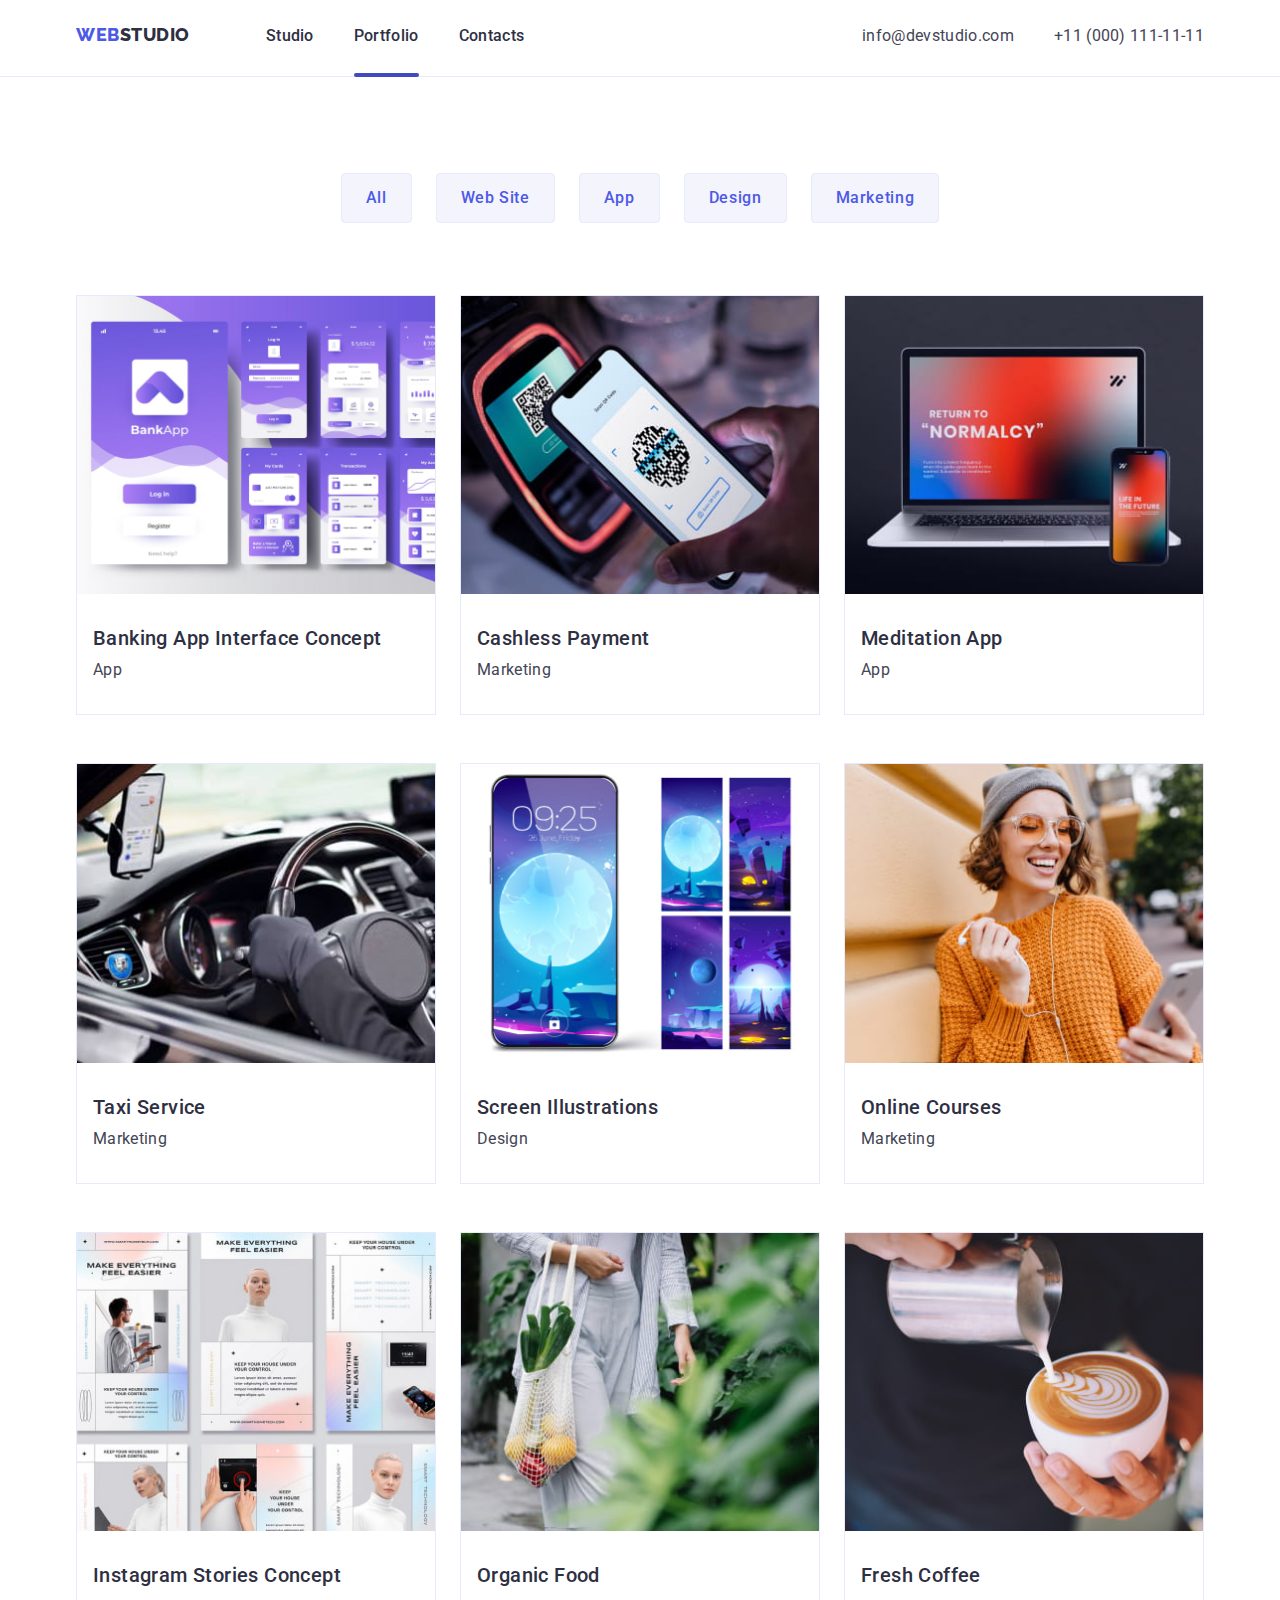
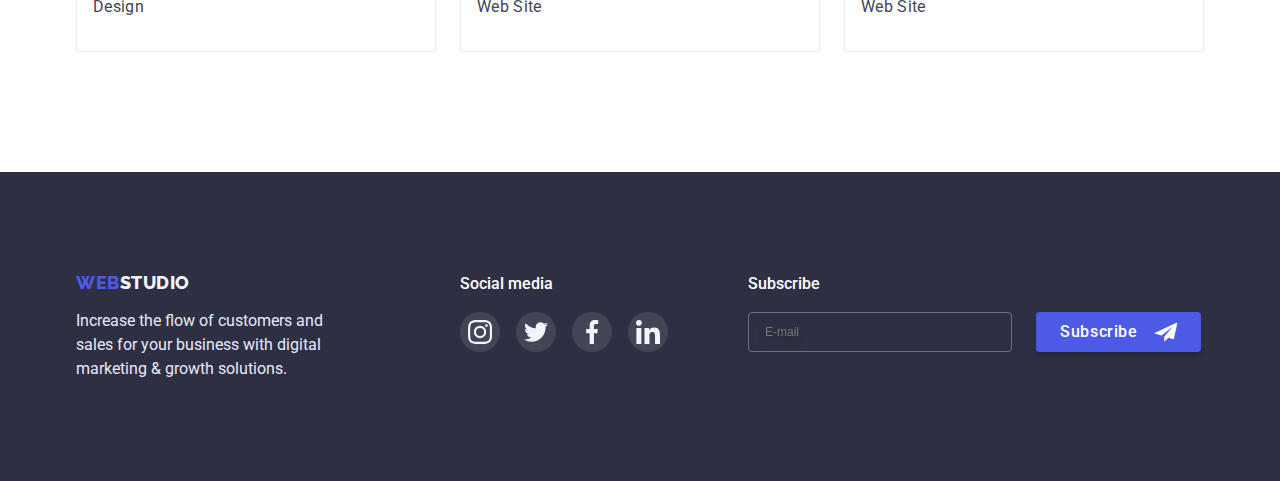
==== portfolio.html @ 99fbc748 "Initial commit" ====
<!DOCTYPE html>
<html lang="en">

<head>
    <meta charset="UTF-8">
    <meta http-equiv="X-UA-Compatible" content="IE=edge">
    <meta name="viewport" content="width=device-width, initial-scale=1.0">

    <link rel="preconnect" href="https://fonts.googleapis.com">
    <link rel="preconnect" href="https://fonts.gstatic.com" crossorigin>
    <link
        href="https://fonts.googleapis.com/css2?family=Raleway:wght@800&family=Roboto:wght@400;500;700;900&display=swap"
        rel="stylesheet">

    <link rel="stylesheet" href="https://cdnjs.cloudflare.com/ajax/libs/modern-normalize/1.1.0/modern-normalize.min.css"
        integrity="sha512-wpPYUAdjBVSE4KJnH1VR1HeZfpl1ub8YT/NKx4PuQ5NmX2tKuGu6U/JRp5y+Y8XG2tV+wKQpNHVUX03MfMFn9Q=="
        crossorigin="anonymous" referrerpolicy="no-referrer" />

    <title>Portfolio</title>

    <link rel="stylesheet" href="css/styles.css">
</head>

<body>

    <header class="header">
        <div class="container header-container">
            <a href="./index.html" class="logo link">Web<span class="studio">Studio</span></a>
            <nav class="header-nav">
                <ul class="header-menu list">
                    <li class="header-item">
                        <a href="./index.html" rel="noopener noreferrer nofollow" class="link">Studio</a>
                    </li>
                    <li class="header-item">
                        <a href="./portfolio.html" rel="noopener noreferrer nofollow" class="link active">Portfolio</a>
                    </li>
                    <li class="header-item">
                        <a href="" class="link">Contacts</a>
                    </li>
                </ul>
            </nav>
            <address class="contacts">
                <ul class="contacts-list list">
                    <li class="header-item"><a class="contacts-link link"
                            href="mailto:info@devstudio.com">info@devstudio.com</a></li>
                    <li class="header-item"><a class="contacts-link link" href="tel:+110001111111">+11 (000)
                            111-11-11</a></li>
                </ul>
            </address>
        </div>
    </header>

    <main>
        <section class="filter">
            <div class="container">
                <h1 hidden>Title</h1>
                <ul class="filter-list list">
                    <li class="item"><button class="filter-button" type="button">All</button></li>
                    <li class="item"><button class="filter-button" type="button">Web Site</button></li>
                    <li class="item"><button class="filter-button" type="button">App</button></li>
                    <li class="item"><button class="filter-button" type="button">Design</button></li>
                    <li class="item"><button class="filter-button" type="button">Marketing</button></li>
                </ul>

                <ul class="job-list list">
                    <li class="job-card">
                        <a class="job-card-link link" href="">
                            <div class="job-cover-wrap">
                                <img src="./images/banking-app.jpg" class="job-photo"
                                    alt="Banking App Interface Concept" width="360" height="300">
                                <p class="job-photo-text text">Lorem ipsum dolor sit amet consectetur, adipisicing elit.
                                    Doloremque, a. Dolorem dolore ipsam quas modi tempora nemo accusantium, molestiae
                                    sint minima vitae nisi enim eligendi, explicabo laudantium, distinctio doloremque
                                    ducimus?</p>
                            </div>
                            <div class="panel">
                                <h2 class="job-title subtitle">Banking App Interface Concept</h2>
                                <p class="job-text text">App</p>
                            </div>
                        </a>
                    </li>
                    <li class="job-card">
                        <a class="job-card-link link" href="">
                            <div class="job-cover-wrap">
                                <img src="./images/cashless-payment.jpg" class="job-photo" alt="Cashless Payment"
                                    width="360" height="300">
                                <p class="job-photo-text text">Lorem ipsum dolor sit amet consectetur, adipisicing elit.
                                    Doloremque, a. Dolorem dolore ipsam quas modi tempora nemo accusantium, molestiae
                                    sint minima vitae nisi enim eligendi, explicabo laudantium, distinctio doloremque
                                    ducimus?</p>
                            </div>
                            <div class="panel">
                                <h2 class="job-title subtitle">Cashless Payment</h2>
                                <p class="job-text text">Marketing</p>
                            </div>
                        </a>
                    </li>
                    <li class="job-card">
                        <a class="job-card-link link" href="">
                            <div class="job-cover-wrap">
                                <img src="./images/meditation-app.jpg" class="job-photo" alt="Meditaion App" width="360"
                                    height="300">
                                <p class="job-photo-text text">Lorem ipsum dolor sit amet consectetur, adipisicing elit.
                                    Doloremque, a. Dolorem dolore ipsam quas modi tempora nemo accusantium, molestiae
                                    sint minima vitae nisi enim eligendi, explicabo laudantium, distinctio doloremque
                                    ducimus?Lorem ipsum dolor sit amet consectetur, adipisicing elit.
                                    Doloremque, a. Dolorem dolore ipsam quas modi tempora nemo accusantium, molestiae
                                    sint minima vitae nisi enim eligendi, explicabo laudantium, distinctio doloremque
                                    ducimus?</p>
                            </div>
                            <div class="panel">
                                <h2 class="job-title subtitle">Meditation App</h2>
                                <p class="job-text text">App</p>
                            </div>
                        </a>
                    </li>
                    <li class="job-card">
                        <a class="job-card-link link" href="">
                            <div class="job-cover-wrap">
                                <img src="./images/taxi-service.jpg" class="job-photo" alt="Taxi Service" width="360"
                                    height="300">
                                <p class="job-photo-text text">Lorem ipsum dolor sit amet consectetur, adipisicing elit.
                                    Doloremque, a. Dolorem dolore ipsam quas modi tempora nemo accusantium, molestiae
                                    sint minima vitae nisi enim eligendi, explicabo laudantium, distinctio doloremque
                                    ducimus?</p>
                            </div>
                            <div class="panel">
                                <h2 class="job-title subtitle">Taxi Service</h2>
                                <p class="job-text text">Marketing</p>
                            </div>
                        </a>
                    </li>
                    <li class="job-card">
                        <a class="job-card-link link" href="">
                            <div class="job-cover-wrap">
                                <img src="./images/screen-illustrations.jpg" class="job-photo"
                                    alt="Screen Illustrations" width="360" height="300">
                                <p class="job-photo-text text">Lorem ipsum dolor sit amet consectetur, adipisicing elit.
                                    Doloremque, a. Dolorem dolore ipsam quas modi tempora nemo accusantium, molestiae
                                    sint minima vitae nisi enim eligendi, explicabo laudantium, distinctio doloremque
                                    ducimus?</p>
                            </div>
                            <div class="panel">
                                <h2 class="job-title subtitle">Screen Illustrations</h2>
                                <p class="job-text text">Design</p>
                            </div>
                        </a>
                    </li>
                    <li class="job-card">
                        <a class="job-card-link link" href="">
                            <div class="job-cover-wrap">
                                <img src="./images/online-courses.jpg" class="job-photo" alt="Online Courses"
                                    width="360" height="300">
                                <p class="job-photo-text text">Lorem ipsum dolor sit amet consectetur, adipisicing elit.
                                    Doloremque, a. Dolorem dolore ipsam quas modi tempora nemo accusantium, molestiae
                                    sint minima vitae nisi enim eligendi, explicabo laudantium, distinctio doloremque
                                    ducimus?</p>
                            </div>
                            <div class="panel">
                                <h2 class="job-title subtitle">Online Courses</h2>
                                <p class="job-text text">Marketing</p>
                            </div>
                        </a>
                    </li>
                    <li class="job-card">
                        <a class="job-card-link link" href="">
                            <div class="job-cover-wrap">
                                <img src="./images/instagram-stories-concept.jpg" class="job-photo"
                                    alt="Instagram Stories Concept" width="360" height="300">
                                <p class="job-photo-text text">Lorem ipsum dolor sit amet consectetur, adipisicing elit.
                                    Doloremque, a. Dolorem dolore ipsam quas modi tempora nemo accusantium, molestiae
                                    sint minima vitae nisi enim eligendi, explicabo laudantium, distinctio doloremque
                                    ducimus?Lorem ipsum dolor sit amet consectetur, adipisicing elit.
                                    Doloremque, a. Dolorem dolore ipsam quas modi tempora nemo accusantium, molestiae
                                    sint minima vitae nisi enim eligendi, explicabo laudantium, distinctio doloremque
                                    ducimus?</p>
                            </div>
                            <div class="panel">
                                <h2 class="job-title subtitle">Instagram Stories Concept</h2>
                                <p class="job-text text">Design</p>
                            </div>
                        </a>
                    </li>
                    <li class="job-card">
                        <a class="job-card-link link" href="">
                            <div class="job-cover-wrap">
                                <img src="./images/organic-food.jpg" class="job-photo" alt="Organic Food" width="360"
                                    height="300">
                                <p class="job-photo-text text">Lorem ipsum dolor sit amet consectetur, adipisicing elit.
                                    Doloremque, a. Dolorem dolore ipsam quas modi tempora nemo accusantium, molestiae
                                    sint minima vitae nisi enim eligendi, explicabo laudantium, distinctio doloremque
                                    ducimus?</p>
                            </div>
                            <div class="panel">
                                <h2 class="job-title subtitle">Organic Food</h2>
                                <p class="job-text text">Web Site</p>
                            </div>
                        </a>
                    </li>
                    <li class="job-card">
                        <a class="job-card-link link" href="">
                            <div class="job-cover-wrap">
                                <img src="./images/fresh-coffee.jpg" class="job-photo" alt="Fresh Coffee" width="360"
                                    height="300">
                                <p class="job-photo-text text">Lorem ipsum dolor sit amet consectetur, adipisicing elit.
                                    Doloremque, a. Dolorem dolore ipsam quas modi tempora nemo accusantium, molestiae
                                    sint minima vitae nisi enim eligendi, explicabo laudantium, distinctio doloremque
                                    ducimus?</p>
                            </div>
                            <div class="panel">
                                <h2 class="job-title subtitle">Fresh Coffee</h2>
                                <p class="job-text text">Web Site</p>
                            </div>
                        </a>
                    </li>
                </ul>
            </div>
        </section>

    </main>

    <footer class="footer">
        <div class="container footer-container">
            <div class="container container-footer-logo">
                <a href="./index.html" class="logo link">Web<span class="studio-footer">Studio</span></a>
                <p class="footer-text">Increase the flow of customers and sales for your business with digital marketing
                    & growth solutions.</p>
            </div>
            <div class="container footer-soc">
                <p class="footer-text soc-title">Social media</p>
                <ul class="footer-soc-list list">
                    <li class="soc-item footer-soc-item">
                        <a href="" rel="noopener noreferrer nofollow" class="soc-link footer-soc-link">
                            <svg class="soc-icon" width="24" height="24">
                                <use href="./images/icons.svg#icon-instagram"></use>
                            </svg>
                        </a>
                    </li>
                    <li class="soc-item footer-soc-item">
                        <a href="" rel="noopener noreferrer nofollow" class="soc-link footer-soc-link">
                            <svg class="soc-icon" width="24" height="24">
                                <use href="./images/icons.svg#icon-twitter"></use>
                            </svg>
                        </a>
                    </li>
                    <li class="soc-item footer-soc-item">
                        <a href="" rel="noopener noreferrer nofollow" class="soc-link footer-soc-link">
                            <svg class="soc-icon" width="24" height="24">
                                <use href="./images/icons.svg#icon-facebook"></use>
                            </svg>
                        </a>
                    </li>
                    <li class="soc-item footer-soc-item">
                        <a href="" rel="noopener noreferrer nofollow" class="soc-link footer-soc-link">
                            <svg class="soc-icon" width="24" height="24">
                                <use href="./images/icons.svg#icon-linkedin"></use>
                            </svg>
                        </a>
                    </li>
                </ul>
            </div>
            <div class="container footer-email">
                <p class="footer-text soc-title">Subscribe</p>
                <form class="footer-form">
                    <div class="footer-list">
                        <input type="email" name="user-email" class="footer-input" placeholder="E-mail">
                        <button type="submit" class="hero-button footer-btn">Subscribe <svg class="subscr-icon"
                                width="24" height="24">
                                <use href="./images/icons.svg#icon-subscribe"></use>
                            </svg>
                        </button>
                    </div>
                </form>
            </div>
        </div>
    </footer>

</body>

</html>
---- css/styles.css ----
:root {
  --main-text-color:#434455;
  --web-text-color: #4D5AE5;
  --studio-text-color:#2E2F42;
  --studio-footer-text-color:#E7E9FC;
  --title-h2-text-color:#2E2F42;
  --subtitle-text-color:#2E2F42;
  --transit-elem: 250ms cubic-bezier(0.4, 0, 0.2, 1);
}

* {
    box-sizing: border-box;
}

body, h1, h2, h3, h4, h5, h6, p, ul {
    margin: 0;
    padding: 0;
}

body {
    font-family: 'Roboto', sans-serif;
    font-style: normal;
    color: var(--main-text-color);
    background: #FFF;
}

.container {
    max-width: 1158px;
    padding: 0 15px;
    margin: 0 auto;
}

section {
    display: block;
}

img {
    display: block;
    max-width: 100%;
    height: auto;
}

.list {
    list-style: none;
    display: flex;
    justify-content: center;
}

.link {
    text-decoration: none;
    color: #2E2F42;
    transition: color var(--transit-elem);
  }

.link:is(:active, :hover, :focus) {
    color:#404BBF;
  }

.header {
    border-bottom: 1px solid #E7E9FC;
    padding-top: 24px;
    padding-bottom: 28px;
  }

.header-container {
    display: flex;
  }

.header-nav {
   margin-left: 76px; 
}

.active {
    position: relative; 
}

.active::after {
    content: "";
    position: absolute;
    left: 0;
    bottom: -32px;
    width: 100%;
    height: 4px;
    border-radius: 2px;
    background-color: #404BBF;
}

.header-menu {
    font-weight: 500;
    font-size: 16px;
    line-height: 1.5;
    letter-spacing: 0.02em;
  }

.header-item {
    margin-right: 40px;
  }

.header-item:last-of-type {
    margin-right: 0;
  }

.logo {
   font-family: 'Raleway', sans-serif;
   font-weight: 800;
   font-size: 18px;
   line-height: 1.17;
   letter-spacing: 0.03em;
   text-transform: uppercase; 
   color: var(--web-text-color);
}

.studio {
    color: var(--studio-text-color);
}

.contacts {
   font-style: normal;
   font-weight: 400;
   font-size: 16px;
   line-height: 1.5;
   letter-spacing: 0.02em;
   margin-left: auto;
}

.contacts-link {
    color: var(--main-text-color);
}

.hero {
    background-color: #2E2F42;
    background-image: linear-gradient(rgba(46, 47, 66, 0.7), rgba(46, 47, 66, 0.7)), url('../images/hero.jpg');
    background-repeat: no-repeat;
    background-position: center;
    background-size: cover;
    max-height: 600px;
    margin: 0 auto;
    padding: 188px 0;
}

.hero-title {
    font-size: 56px;
    line-height: 1.07;
    letter-spacing: 0.02em;
    text-align: center;
    color: #FFF; 
    max-width: 496px;
    padding-bottom: 48px;
    margin: 0 auto;
}

button {
    cursor: pointer;
    font-family: inherit;
    font-weight: 500;
    font-size: 16px;
    line-height: 1.5;
    align-items: center;
    text-align: center;
    border-radius: 4px;
    letter-spacing: 0.04em;
}

.hero-button {
    color: #FFF;
    background: #4D5AE5;
    box-shadow: 0px 4px 4px rgba(0, 0, 0, 0.15);
    border: none;
    padding: 16px 32px;
    display: flex;
    margin: 0 auto;
    transition: background var(--transit-elem);
}

.hero-button:is(:hover, :focus) {
    background: #404BBF;
}

.filter-button {
    background: #F4F4FD;
    border: 1px solid #E7E9FC;
    color: #4D5AE5;
    padding: 12px 24px;
    transition: background var(--transit-elem), color var(--transit-elem), box-shadow var(--transit-elem), border-radius var(--transit-elem);
}

.filter-button:is(:active, :hover, :focus) {
    background: #404BBF;
    color: #FFF;
    box-shadow: 0px 3px 1px rgba(0, 0, 0, 0.1), 0px 2px 1px rgba(0, 0, 0, 0.08), 0px 2px 2px rgba(0, 0, 0, 0.12);
    border-radius: 4px;
}

.title /*h2*/{
    font-size: 36px;
    line-height: 1.11;
    letter-spacing: 0.02em;
    text-align: center;
    text-transform: capitalize;
    color: var(--title-h2-text-color);
    margin-bottom: 72px;
}

.subtitle /*h3*/{ 
    font-weight: 500;
    font-size: 20px;
    line-height: 1.2;
    letter-spacing: 0.02em;
    color: var(--subtitle-text-color);
    padding-bottom: 8px;
}

.text {
    font-size: 16px;
    line-height: 1.5;
    letter-spacing: 0.02em;
    color: var(--main-text-color);
}

.qualities {
    padding: 120px 0;
}

.qualities-item {
    flex-basis: calc((100% - 3 * 24px) / 4);
}

.qualities-box-icon {
    width: 264px;
    height: 112px;
    border-radius: 4px;
    margin-bottom: 8px;
    background-color: #F4F4FD;
    display: flex;
    justify-content: center;
    align-items: center;
}

.item {
    margin-right: 24px; 
}

.item:last-of-type {
    margin-right: 0;
}

.qualities-text {
    max-width: 264px;
}

.services {
    padding-bottom: 120px;
}

.team {
    background: #F4F4FD;
    padding: 120px 0;
}

.team-card {
    box-shadow: 0px 1px 6px rgba(46, 47, 66, 0.08), 0px 1px 1px rgba(46, 47, 66, 0.16), 0px 2px 1px rgba(46, 47, 66, 0.08);
    border-radius: 0px 0px 4px 4px;
    background: #FFF;
    text-align: center;
}

.team-text {
    margin-bottom: 8px;
}

.soc-item {
    width: 40px;
    height: 40px;
}

.soc-link {
    display: flex;
    align-items: center;
    justify-content: center;
    width: 100%;
    height: 100%;
    border-radius: 50%;
    background-color:#4D5AE5;
    transition: background var(--transit-elem);
}

.soc-link:is(:active, :hover, :focus) {
    cursor: pointer;
    background: #404BBF;
}

.soc-icon {
    fill: #F4F4FD;
}

.panel {
    padding: 32px 16px;   
}

.customers {
    padding: 130px 0 120px 0;
}

.customers-item {
    width: 168px;
    height: 88px;
    border: 1px solid #8E8F99;
    border-radius: 4px;
}

.customers-link {
    display: flex;
    justify-content: center;
    align-items: center;
    width: 100%;
    height: 100%;
    fill: #8E8F99;
    transition: border var(--transit-elem), fill var(--transit-elem);
}

.customers-link:is(:active, :hover, :focus) {
    cursor: pointer;
    border: 1px solid #404BBF;
    fill: #404BBF;;
}

.filter {
    padding-top: 96px;
    padding-bottom: 120px;
}

.filter-list {
    margin-bottom: 72px;
}

.job-list {
   flex-wrap: wrap;
}

.job-card {
    border: 1px solid #E7E9FC;
    width: 360px;
    margin-right: 24px;
    margin-bottom: 48px;
    transition: box-shadow var(--transit-elem);
}

.job-card:nth-child(3n) {
    margin-right: 0;
}

.job-card:nth-last-child(-n + 3) {
    margin-bottom: 0;
}

.job-card:is(:active, :hover, :focus) {
    box-shadow: 0px 1px 6px rgba(46, 47, 66, 0.08), 0px 1px 1px rgba(46, 47, 66, 0.16), 0px 2px 1px rgba(46, 47, 66, 0.08);
}

.job-card-link {
    display: block;
}

.job-card-link:is(:active, :hover, :focus) .job-photo-text {
    transform: translate(0);
}

.job-cover-wrap {
    position: relative;
    overflow: hidden;
}

.job-photo-text {
    position: absolute;
    overflow: auto;
    color: #F4F4FD;
    background-color: #4D5AE5;
    padding: 40px 32px;
    top: 0;
    height: 101%;
    transform: translateY(100%);
    transition: transform var(--transit-elem);
}

.footer {
    background: #2E2F42;
    padding: 100px 0;
}

.studio-footer {
    color: #F4F4FD;
}

.footer-container {
    display: flex;
}

.container-footer-logo {
    margin: 0;
    padding: 0;
}

.footer-text {
    color: var(--studio-footer-text-color);
    line-height: 1.5;
    max-width: 264px;
    margin-top: 16px;
}

.footer-soc {
    max-width: 208px;
    margin: 0 0 0 120px;
    padding: 0;
}

.soc-title {
    font-weight: 500;
    color: #FFF;
    margin-bottom: 16px;
    margin-top: 0;
}

.footer-soc-item {
  margin-right: 16px;  
}

.footer-soc-item:last-of-type {
    margin-right: 0;
}

.footer-soc-link {
    background: rgba(255, 255, 255, 0.1);
    transition: background var(--transit-elem);
}

.footer-soc-link:is(:active, :hover, :focus) {
    cursor: pointer;
    background: #31D0AA;
}

.footer-email {
    margin: 0 0 0 80px;
    padding: 0;
}

.footer-list {
    display: flex;
    flex-wrap: wrap;
    justify-content: center;
    align-items: center;
    width: 453px;

}

.footer-input {
    width: 264px;
    height: 40px;
    padding: 8px 16px;
    border: 1px solid rgba(255, 255, 255, 0.3);
    filter: drop-shadow(0px 4px 4px rgba(0, 0, 0, 0.15));
    border-radius: 4px;
    font-weight: 400;
    font-size: 12px;
    line-height: 2.0;
    color: rgba(255, 255, 255, 0.6);
    background-color: transparent;
}

.footer-btn {
    width: 165px;
    height: 40px;
    padding: 8px 24px;
    margin-left: 24px;
    gap: 16px;
}

.no-scroll {
    overflow: hidden;
}

.backdrop {
    position: fixed;
    top: 0;
    width: 100%;
    height: 100%;
    background-color: rgba(46, 47, 66, 0.4);
    transition: opacity var(--transit-elem), visibility var(--transit-elem);
}

.backdrop.is-hidden .modal{
    transform: translate(-50%, -50%) scaleY(0);
}

.modal {
    position: absolute;
    top: 50%;
    left: 50%;
    transform: translate(-50%, -50%) scale(1);
    transition: transform var(--transit-elem);
    padding: 24px;
    width: 408px;
    min-height: 576px;
    background: #FCFCFC;
    box-shadow: 0px 1px 1px rgba(0, 0, 0, 0.14), 0px 1px 3px rgba(0, 0, 0, 0.12), 0px 2px 1px rgba(0, 0, 0, 0.2);
    border-radius: 4px;
}

.modal-close-btn {
    display: flex;
    justify-content: center;
    align-items: center;
    margin-left: auto;
    width: 24px;
    height: 24px;
    background-color: #E7E9FC;
    border: 1px solid rgba(0, 0, 0, 0.1);
    border-radius: 50%;
    fill: #000;
    transition: background var(--transit-elem), fill var(--transit-elem), filter var(--transit-elem);
}

.modal-close-btn:is(:hover, :focus) {
    background-color: #404BBF;
    fill: #FFF;
    filter: drop-shadow(0px 4px 4px rgba(0, 0, 0, 0.25));
}

.is-hidden {
    opacity: 0;
    visibility: hidden;
    pointer-events: none;
}

.modal-title {
    color: #2E2F42;
    font-weight: 500;
    margin-top: 24px;
    margin-bottom: 16px;
    text-align: center;
}

.modal-input {
    width: 100%;
    height: 40px;
    border: 1px solid #8E8F99;
    border-radius: 4px;
    outline: transparent;
    padding: 11px 38px;
    transition: border var(--transit-elem);
}

.input-wrap {
    position: relative;
    display: block;
    margin-bottom: 8px;
}

.modal-icon {
    position: absolute;
    left: 16px;
    top: 50%;
    transform: translateY(-50%);
    transition: fill var(--transit-elem);
}

.modal-input:is(:focus) {
    border: 1px solid #4D5AE5; 
}

.modal-input:is(:focus) + .modal-icon {
   fill:#4D5AE5; 
}

.modal-comment {
    height: 120px;
    padding: 8px 16px;
    resize: none;
}

.title-input{
    display: block;
    margin-bottom: 4px;
    font-size: 12px;
    line-height: 1.17;
    color: #8E8F99;
}

.modal-comment::placeholder {
    font-size: 12px;
    line-height: 1.17;
    color: rgba(117, 117, 117, 0.5);
}

.modal-checkbox {
    margin-top: 16px;
}

.check-text {
    display: flex;
    align-items: center;
    color: #757575;
    margin-bottom: 0;
}

.visually-hidden {
    position: absolute;
    width: 1px;
    height: 1px;
    margin: -1px;
    border: 0;
    padding: 0;
    white-space: nowrap;
    clip-path: inset(100%);
    clip: rect(0 0 0 0);
    overflow: hidden;
}

.check-text span {
    display: flex;
    align-items: center;
    justify-content: center;
    margin-right: 8px;
    width: 16px;
    height: 16px;
    border: 1.25px solid #2E2F42;
    border-radius: 2px;
    fill: transparent;
    transition: fill var(--transit-elem), border-color var(--transit-elem), background var(--transit-elem);
}

.privacy-input:checked + .check-text span {
    background: #404BBF;
    border-color: #404BBF;
    fill: #F4F4FD;
    
}

.privacy-input:focus + .check-text span {
    border-color:  #404BBF;
}

.modal-btn {
    margin: 24px auto 0 auto;
    width: 169px;
    align-items: center;
    justify-content: center;
}
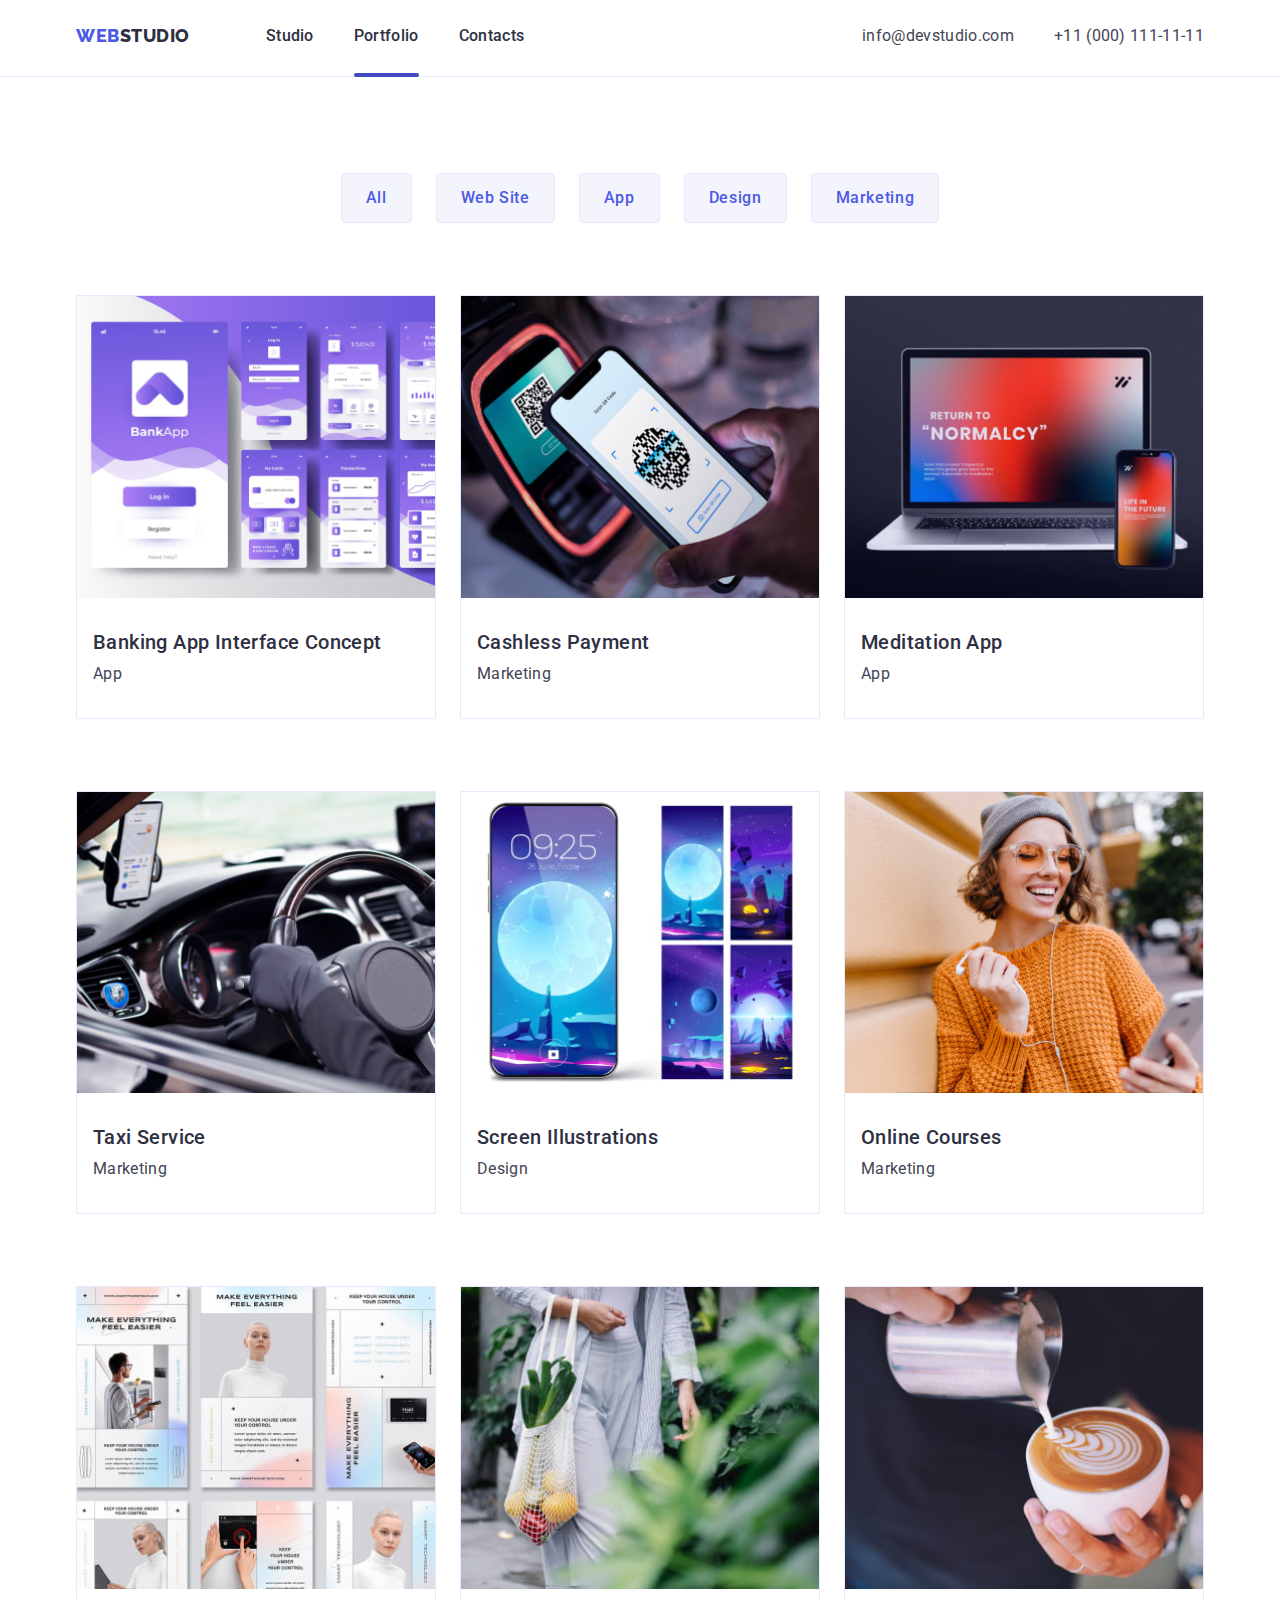
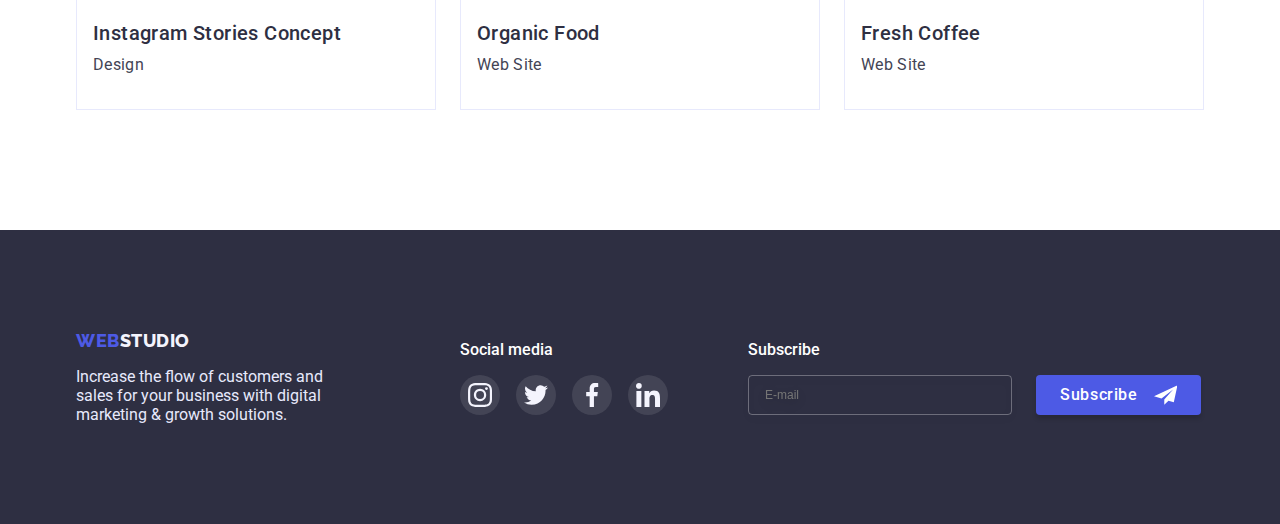
==== commit 245ebc3c: "1" ====
--- a/portfolio.html
+++ b/portfolio.html
@@ -19,6 +19,8 @@
     <title>Portfolio</title>
 
     <link rel="stylesheet" href="css/styles.css">
+    <link rel="stylesheet" href="css/media.css">
+
 </head>
 
 <body>
@@ -41,12 +43,78 @@
             </nav>
             <address class="contacts">
                 <ul class="contacts-list list">
-                    <li class="header-item"><a class="contacts-link link"
+                    <li class="header-contact"><a class="contacts-link link"
                             href="mailto:info@devstudio.com">info@devstudio.com</a></li>
-                    <li class="header-item"><a class="contacts-link link" href="tel:+110001111111">+11 (000)
+                    <li class="header-contact"><a class="contacts-link link" href="tel:+110001111111">+11 (000)
                             111-11-11</a></li>
                 </ul>
             </address>
+            <button type="button" class="header-menu-btn" data-menu-open><svg class="menu-icon" width="32" height="22">
+                    <use href="./images/icons.svg#icon-burger"></use>
+                </svg></button>
+        </div>
+        <div class="mob-menu is-hidden" data-menu>
+            <div>
+                <button type="button" class="modal-close-btn" data-menu-close>
+                    <svg width="8" height="8">
+                        <use href="./images/icons.svg#icon-close-modal"></use>
+                    </svg>
+                </button>
+                <nav class="mob-menu-nav">
+                    <ul class="mob-menu-list list">
+                        <li class="mob-menu-item">
+                            <a href="./index.html" rel="noopener noreferrer nofollow" class="link">Studio</a>
+                        </li>
+                        <li class="mob-menu-item">
+                            <a href="./portfolio.html" rel="noopener noreferrer nofollow" class="link">Portfolio</a>
+                        </li>
+                        <li class="mob-menu-item">
+                            <a href="" class="link">Contacts</a>
+                        </li>
+                    </ul>
+                </nav>
+            </div>
+            <div>
+                <address class="menu-contacts">
+                    <ul class="menu-contacts-list list">
+                        <li class="mob-contact-item"><a class="contacts-link link"
+                                href="mailto:info@devstudio.com">info@devstudio.com</a></li>
+                        <li class="mob-menu-item "><a class="tel link" href="tel:+110001111111">+11
+                                (000)
+                                111-11-11</a></li>
+                    </ul>
+                </address>
+                <ul class="menu-soc-list list">
+                    <li class="soc-item ">
+                        <a class="soc-link" href="">
+                            <svg class="soc-icon" width="24" height="24">
+                                <use href="./images/icons.svg#icon-instagram"></use>
+                            </svg>
+                        </a>
+                    </li>
+                    <li class="soc-item ">
+                        <a class="soc-link" href="">
+                            <svg class="soc-icon" width="24" height="24">
+                                <use href="./images/icons.svg#icon-twitter"></use>
+                            </svg>
+                        </a>
+                    </li>
+                    <li class="soc-item ">
+                        <a class="soc-link" href="">
+                            <svg class="soc-icon" width="24" height="24">
+                                <use href="./images/icons.svg#icon-facebook"></use>
+                            </svg>
+                        </a>
+                    </li>
+                    <li class="soc-item ">
+                        <a class="soc-link" href="">
+                            <svg class="soc-icon" width="24" height="24">
+                                <use href="./images/icons.svg#icon-linkedin"></use>
+                            </svg>
+                        </a>
+                    </li>
+                </ul>
+            </div>
         </div>
     </header>
 
@@ -54,20 +122,29 @@
         <section class="filter">
             <div class="container">
                 <h1 hidden>Title</h1>
-                <ul class="filter-list list">
-                    <li class="item"><button class="filter-button" type="button">All</button></li>
-                    <li class="item"><button class="filter-button" type="button">Web Site</button></li>
-                    <li class="item"><button class="filter-button" type="button">App</button></li>
-                    <li class="item"><button class="filter-button" type="button">Design</button></li>
-                    <li class="item"><button class="filter-button" type="button">Marketing</button></li>
+                <ul class="filter-list">
+                    <li class=""><button class="filter-button" type="button">All</button></li>
+                    <li class=""><button class="filter-button" type="button">Web Site</button></li>
+                    <li class=""><button class="filter-button" type="button">App</button></li>
+                    <li class=""><button class="filter-button" type="button">Design</button></li>
+                    <li class=""><button class="filter-button" type="button">Marketing</button></li>
                 </ul>
 
                 <ul class="job-list list">
                     <li class="job-card">
                         <a class="job-card-link link" href="">
                             <div class="job-cover-wrap">
-                                <img src="./images/banking-app.jpg" class="job-photo"
-                                    alt="Banking App Interface Concept" width="360" height="300">
+                                <picture>
+                                    <source srcset="./images/banking-app-mob.jpg 1x, ./images/banking-app-mob-2x.jpg 2x"
+                                        media="(max-width: 767px)">
+                                    <source
+                                        srcset="./images/banking-app-tablet.jpg 1x, ./images/banking-app-tablet-2x.jpg 2x"
+                                        media="(min-width: 768px)">
+                                    <source srcset="./images/banking-app.jpg 1x, ./images/banking-app-2x.jpg 2x"
+                                        media="(min-width: 1157px)">
+                                    <img src="./images/banking-app.jpg" class="job-photo"
+                                        alt="Banking App Interface Concept" width="360" height="300">
+                                </picture>
                                 <p class="job-photo-text text">Lorem ipsum dolor sit amet consectetur, adipisicing elit.
                                     Doloremque, a. Dolorem dolore ipsam quas modi tempora nemo accusantium, molestiae
                                     sint minima vitae nisi enim eligendi, explicabo laudantium, distinctio doloremque
@@ -82,8 +159,19 @@
                     <li class="job-card">
                         <a class="job-card-link link" href="">
                             <div class="job-cover-wrap">
-                                <img src="./images/cashless-payment.jpg" class="job-photo" alt="Cashless Payment"
-                                    width="360" height="300">
+                                <picture>
+                                    <source
+                                        srcset="./images/cashless-payment-mob.jpg 1x, ./images/cashless-payment-mob-2x.jpg 2x"
+                                        media="(max-width: 767px)">
+                                    <source
+                                        srcset="./images/cashless-payment-tablet.jpg 1x, ./images/cashless-payment-tablet-2x.jpg 2x"
+                                        media="(min-width: 768px)">
+                                    <source
+                                        srcset="./images/cashless-payment.jpg 1x, ./images/cashless-payment-2x.jpg 2x"
+                                        media="(min-width: 1157px)">
+                                    <img src="./images/cashless-payment.jpg" class="job-photo" alt="Cashless Payment"
+                                        width="360" height="300">
+                                </picture>
                                 <p class="job-photo-text text">Lorem ipsum dolor sit amet consectetur, adipisicing elit.
                                     Doloremque, a. Dolorem dolore ipsam quas modi tempora nemo accusantium, molestiae
                                     sint minima vitae nisi enim eligendi, explicabo laudantium, distinctio doloremque
@@ -98,8 +186,18 @@
                     <li class="job-card">
                         <a class="job-card-link link" href="">
                             <div class="job-cover-wrap">
-                                <img src="./images/meditation-app.jpg" class="job-photo" alt="Meditaion App" width="360"
-                                    height="300">
+                                <picture>
+                                    <source
+                                        srcset="./images/meditation-app-mob.jpg 1x, ./images/meditation-app-mob-2x.jpg 2x"
+                                        media="(max-width: 767px)">
+                                    <source
+                                        srcset="./images/meditation-app-tablet.jpg 1x, ./images/meditation-app-tablet-2x.jpg 2x"
+                                        media="(min-width: 768px)">
+                                    <source srcset="./images/meditation-app.jpg 1x, ./images/meditation-app-2x.jpg 2x"
+                                        media="(min-width: 1157px)">
+                                    <img src="./images/meditation-app.jpg" class="job-photo" alt="Meditaion App"
+                                        width="360" height="300">
+                                </picture>
                                 <p class="job-photo-text text">Lorem ipsum dolor sit amet consectetur, adipisicing elit.
                                     Doloremque, a. Dolorem dolore ipsam quas modi tempora nemo accusantium, molestiae
                                     sint minima vitae nisi enim eligendi, explicabo laudantium, distinctio doloremque
@@ -117,8 +215,18 @@
                     <li class="job-card">
                         <a class="job-card-link link" href="">
                             <div class="job-cover-wrap">
-                                <img src="./images/taxi-service.jpg" class="job-photo" alt="Taxi Service" width="360"
-                                    height="300">
+                                <picture>
+                                    <source
+                                        srcset="./images/taxi-service-mob.jpg 1x, ./images/taxi-service-mob-2x.jpg 2x"
+                                        media="(max-width: 767px)">
+                                    <source
+                                        srcset="./images/taxi-service-tablet.jpg 1x, ./images/taxi-service-tablet-2x.jpg 2x"
+                                        media="(min-width: 768px)">
+                                    <source srcset="./images/taxi-service.jpg 1x, ./images/taxi-service-2x.jpg 2x"
+                                        media="(min-width: 1157px)">
+                                    <img src="./images/taxi-service.jpg" class="job-photo" alt="Taxi Service"
+                                        width="360" height="300">
+                                </picture>
                                 <p class="job-photo-text text">Lorem ipsum dolor sit amet consectetur, adipisicing elit.
                                     Doloremque, a. Dolorem dolore ipsam quas modi tempora nemo accusantium, molestiae
                                     sint minima vitae nisi enim eligendi, explicabo laudantium, distinctio doloremque
@@ -133,8 +241,19 @@
                     <li class="job-card">
                         <a class="job-card-link link" href="">
                             <div class="job-cover-wrap">
-                                <img src="./images/screen-illustrations.jpg" class="job-photo"
-                                    alt="Screen Illustrations" width="360" height="300">
+                                <picture>
+                                    <source
+                                        srcset="./images/screen-illustrations-mob.jpg 1x, ./images/screen-illustrations-mob-2x.jpg 2x"
+                                        media="(max-width: 767px)">
+                                    <source
+                                        srcset="./images/screen-illustrations-tablet.jpg 1x, ./images/screen-illustrations-tablet-2x.jpg 2x"
+                                        media="(min-width: 768px)">
+                                    <source
+                                        srcset="./images/screen-illustrations.jpg 1x, ./images/screen-illustrations-2x.jpg 2x"
+                                        media="(min-width: 1157px)">
+                                    <img src="./images/screen-illustrations.jpg" class="job-photo"
+                                        alt="Screen Illustrations" width="360" height="300">
+                                </picture>
                                 <p class="job-photo-text text">Lorem ipsum dolor sit amet consectetur, adipisicing elit.
                                     Doloremque, a. Dolorem dolore ipsam quas modi tempora nemo accusantium, molestiae
                                     sint minima vitae nisi enim eligendi, explicabo laudantium, distinctio doloremque
@@ -149,8 +268,18 @@
                     <li class="job-card">
                         <a class="job-card-link link" href="">
                             <div class="job-cover-wrap">
-                                <img src="./images/online-courses.jpg" class="job-photo" alt="Online Courses"
-                                    width="360" height="300">
+                                <picture>
+                                    <source
+                                        srcset="./images/online-courses-mob.jpg 1x, ./images/online-courses-mob-2x.jpg 2x"
+                                        media="(max-width: 767px)">
+                                    <source
+                                        srcset="./images/online-courses-tablet.jpg 1x, ./images/online-courses-tablet-2x.jpg 2x"
+                                        media="(min-width: 768px)">
+                                    <source srcset="./images/online-courses.jpg 1x, ./images/online-courses-2x.jpg 2x"
+                                        media="(min-width: 1157px)">
+                                    <img src="./images/online-courses.jpg" class="job-photo" alt="Online Courses"
+                                        width="360" height="300">
+                                </picture>
                                 <p class="job-photo-text text">Lorem ipsum dolor sit amet consectetur, adipisicing elit.
                                     Doloremque, a. Dolorem dolore ipsam quas modi tempora nemo accusantium, molestiae
                                     sint minima vitae nisi enim eligendi, explicabo laudantium, distinctio doloremque
@@ -165,8 +294,19 @@
                     <li class="job-card">
                         <a class="job-card-link link" href="">
                             <div class="job-cover-wrap">
-                                <img src="./images/instagram-stories-concept.jpg" class="job-photo"
-                                    alt="Instagram Stories Concept" width="360" height="300">
+                                <picture>
+                                    <source
+                                        srcset="./images/instagram-stories-concept-mob.jpg 1x, ./images/instagram-stories-concept-mob-2x.jpg 2x"
+                                        media="(max-width: 767px)">
+                                    <source
+                                        srcset="./images/instagram-stories-concept-tablet.jpg 1x, ./images/instagram-stories-concept-tablet-2x.jpg 2x"
+                                        media="(min-width: 768px)">
+                                    <source
+                                        srcset="./images/instagram-stories-concept.jpg 1x, ./images/instagram-stories-concept-2x.jpg 2x"
+                                        media="(min-width: 1157px)">
+                                    <img src="./images/instagram-stories-concept.jpg" class="job-photo"
+                                        alt="Instagram Stories Concept" width="360" height="300">
+                                </picture>
                                 <p class="job-photo-text text">Lorem ipsum dolor sit amet consectetur, adipisicing elit.
                                     Doloremque, a. Dolorem dolore ipsam quas modi tempora nemo accusantium, molestiae
                                     sint minima vitae nisi enim eligendi, explicabo laudantium, distinctio doloremque
@@ -184,8 +324,18 @@
                     <li class="job-card">
                         <a class="job-card-link link" href="">
                             <div class="job-cover-wrap">
-                                <img src="./images/organic-food.jpg" class="job-photo" alt="Organic Food" width="360"
-                                    height="300">
+                                <picture>
+                                    <source
+                                        srcset="./images/organic-food-mob.jpg 1x, ./images/organic-food-mob-2x.jpg 2x"
+                                        media="(max-width: 767px)">
+                                    <source
+                                        srcset="./images/organic-food-tablet.jpg 1x, ./images/organic-food-tablet-2x.jpg 2x"
+                                        media="(min-width: 768px)">
+                                    <source srcset="./images/organic-food.jpg 1x, ./images/organic-food-2x.jpg 2x"
+                                        media="(min-width: 1157px)">
+                                    <img src="./images/organic-food.jpg" class="job-photo" alt="Organic Food"
+                                        width="360" height="300">
+                                </picture>
                                 <p class="job-photo-text text">Lorem ipsum dolor sit amet consectetur, adipisicing elit.
                                     Doloremque, a. Dolorem dolore ipsam quas modi tempora nemo accusantium, molestiae
                                     sint minima vitae nisi enim eligendi, explicabo laudantium, distinctio doloremque
@@ -200,8 +350,18 @@
                     <li class="job-card">
                         <a class="job-card-link link" href="">
                             <div class="job-cover-wrap">
-                                <img src="./images/fresh-coffee.jpg" class="job-photo" alt="Fresh Coffee" width="360"
-                                    height="300">
+                                <picture>
+                                    <source
+                                        srcset="./images/fresh-coffee-mob.jpg 1x, ./images/fresh-coffee-mob-2x.jpg 2x"
+                                        media="(max-width: 767px)">
+                                    <source
+                                        srcset="./images/fresh-coffee-tablet.jpg 1x, ./images/fresh-coffee-tablet-2x.jpg 2x"
+                                        media="(min-width: 768px)">
+                                    <source srcset="./images/fresh-coffee.jpg 1x, ./images/fresh-coffee-2x.jpg 2x"
+                                        media="(min-width: 1157px)">
+                                    <img src="./images/fresh-coffee.jpg" class="job-photo" alt="Fresh Coffee"
+                                        width="360" height="300">
+                                </picture>
                                 <p class="job-photo-text text">Lorem ipsum dolor sit amet consectetur, adipisicing elit.
                                     Doloremque, a. Dolorem dolore ipsam quas modi tempora nemo accusantium, molestiae
                                     sint minima vitae nisi enim eligendi, explicabo laudantium, distinctio doloremque
@@ -221,13 +381,13 @@
 
     <footer class="footer">
         <div class="container footer-container">
-            <div class="container container-footer-logo">
+            <div class="container-footer-logo">
                 <a href="./index.html" class="logo link">Web<span class="studio-footer">Studio</span></a>
                 <p class="footer-text">Increase the flow of customers and sales for your business with digital marketing
                     & growth solutions.</p>
             </div>
-            <div class="container footer-soc">
-                <p class="footer-text soc-title">Social media</p>
+            <div class="footer-soc">
+                <p class="soc-title">Social media</p>
                 <ul class="footer-soc-list list">
                     <li class="soc-item footer-soc-item">
                         <a href="" rel="noopener noreferrer nofollow" class="soc-link footer-soc-link">
@@ -259,8 +419,8 @@
                     </li>
                 </ul>
             </div>
-            <div class="container footer-email">
-                <p class="footer-text soc-title">Subscribe</p>
+            <div class="footer-email">
+                <p class="soc-title">Subscribe</p>
                 <form class="footer-form">
                     <div class="footer-list">
                         <input type="email" name="user-email" class="footer-input" placeholder="E-mail">
@@ -275,6 +435,9 @@
         </div>
     </footer>
 
+
+    <script src="./js/menu.js" type="module"></script>
+
 </body>
 
 </html>--- a/css/styles.css
+++ b/css/styles.css
@@ -25,7 +25,7 @@
 }
 
 .container {
-    max-width: 1158px;
+    max-width: 100%;
     padding: 0 15px;
     margin: 0 auto;
 }
@@ -37,12 +37,12 @@
 img {
     display: block;
     max-width: 100%;
+    width: 100%;
     height: auto;
 }
 
 .list {
     list-style: none;
-    display: flex;
     justify-content: center;
 }
 
@@ -54,51 +54,98 @@
 
 .link:is(:active, :hover, :focus) {
     color:#404BBF;
-  }
+}
 
 .header {
     border-bottom: 1px solid #E7E9FC;
     padding-top: 24px;
-    padding-bottom: 28px;
-  }
+    padding-bottom: 24px;
+}
 
 .header-container {
     display: flex;
-  }
-
-.header-nav {
-   margin-left: 76px; 
-}
-
-.active {
-    position: relative; 
-}
-
-.active::after {
-    content: "";
-    position: absolute;
+    align-items: center;
+}
+
+.header-menu-btn {
+    background-color: transparent;
+    border: none;
+}
+
+.menu-icon  {
+    stroke: #2E2F42;
+}
+
+.mob-menu {
+    position: fixed;
+    display: flex;
+    flex-direction: column;
+    justify-content: space-between;
+    z-index: 3;
+    top: 0;
+    right: 0;
     left: 0;
-    bottom: -32px;
-    width: 100%;
-    height: 4px;
-    border-radius: 2px;
-    background-color: #404BBF;
-}
-
-.header-menu {
+    width: 100vw;
+    height: 100vh;
+    padding: 24px 24px 40px 24px;
+    background-color: #FFF;
+    box-shadow: 0px 2px 1px rgba(46, 47, 66, 0.08), 0px 1px 1px rgba(46, 47, 66, 0.16), 0px 1px 6px rgba(46, 47, 66, 0.08);
+    transition: opacity var(--transit-elem), visibility var(--transit-elem);
+}
+
+.mob-menu-nav {
+    margin-top: 32px;
+    margin-bottom: 45px;
+}
+
+.mob-menu-list {
+    display: flex;
+    flex-direction: column;
+    gap: 40px;
+}
+
+.mob-menu-item {
+    font-style: normal;
+    font-weight: 700;
+    font-size: 27px;
+    line-height: 1.11;
+    color: #2E2F42;
+    letter-spacing: 0.02em;
+    text-transform: capitalize;
+}
+
+.menu-contacts {
+    margin-bottom: 48px;
+}
+
+.menu-contacts-list {
+    display: flex;
+    flex-direction: column-reverse;
+    gap: 40px;
+}
+
+.mob-contact-item {
+    font-style: normal;
     font-weight: 500;
-    font-size: 16px;
-    line-height: 1.5;
+    font-size: 20px;
+    line-height: 1.2;
     letter-spacing: 0.02em;
-  }
-
-.header-item {
-    margin-right: 40px;
-  }
-
-.header-item:last-of-type {
-    margin-right: 0;
-  }
+    color: #434455;
+}
+
+.menu-soc-list {
+    display: flex;
+    justify-content: flex-start;
+    gap: 30px;
+}
+
+.header-nav, .contacts {
+    display: none;
+}
+
+.tel {
+    color: #4D5AE5;
+}
 
 .logo {
    font-family: 'Raleway', sans-serif;
@@ -114,38 +161,35 @@
     color: var(--studio-text-color);
 }
 
-.contacts {
-   font-style: normal;
-   font-weight: 400;
-   font-size: 16px;
-   line-height: 1.5;
-   letter-spacing: 0.02em;
-   margin-left: auto;
-}
-
-.contacts-link {
-    color: var(--main-text-color);
-}
-
 .hero {
     background-color: #2E2F42;
-    background-image: linear-gradient(rgba(46, 47, 66, 0.7), rgba(46, 47, 66, 0.7)), url('../images/hero.jpg');
+    background-image: linear-gradient(rgba(46, 47, 66, 0.7), rgba(46, 47, 66, 0.7)), url('../images/hero-mob.jpg');
     background-repeat: no-repeat;
     background-position: center;
     background-size: cover;
-    max-height: 600px;
+    max-height: 432px;
     margin: 0 auto;
-    padding: 188px 0;
+    padding: 112px 0;
+}
+
+@media (min-device-pixel-ratio: 2),
+  (-webkit-min-device-pixel-ratio: 2),
+  (min-resolution: 192dpi),
+  (min-resolution: 2dppx) {
+  .hero {
+    background-image: linear-gradient(rgba(46, 47, 66, 0.7), rgba(46, 47, 66, 0.7)), url('../images/hero-mob-2x.jpg');
+  }
 }
 
 .hero-title {
-    font-size: 56px;
-    line-height: 1.07;
+    font-size: 36px;
+    line-height: 1.11;
     letter-spacing: 0.02em;
     text-align: center;
+    text-transform: capitalize;
     color: #FFF; 
-    max-width: 496px;
-    padding-bottom: 48px;
+    max-width: 320px;
+    padding-bottom: 72px;
     margin: 0 auto;
 }
 
@@ -180,7 +224,7 @@
     background: #F4F4FD;
     border: 1px solid #E7E9FC;
     color: #4D5AE5;
-    padding: 12px 24px;
+    padding: 8px 16px;
     transition: background var(--transit-elem), color var(--transit-elem), box-shadow var(--transit-elem), border-radius var(--transit-elem);
 }
 
@@ -207,7 +251,7 @@
     line-height: 1.2;
     letter-spacing: 0.02em;
     color: var(--subtitle-text-color);
-    padding-bottom: 8px;
+    margin-bottom: 8px;
 }
 
 .text {
@@ -218,26 +262,25 @@
 }
 
 .qualities {
-    padding: 120px 0;
+    padding: 96px 0;
+}
+
+.qualities-list {
+    display: flex;
+    flex-wrap: wrap;
+    gap: 72px;
 }
 
 .qualities-item {
-    flex-basis: calc((100% - 3 * 24px) / 4);
+    max-width: 100%;
 }
 
 .qualities-box-icon {
-    width: 264px;
-    height: 112px;
-    border-radius: 4px;
-    margin-bottom: 8px;
-    background-color: #F4F4FD;
-    display: flex;
-    justify-content: center;
-    align-items: center;
+    display: none;
 }
 
 .item {
-    margin-right: 24px; 
+   margin-right: 24px; 
 }
 
 .item:last-of-type {
@@ -245,19 +288,36 @@
 }
 
 .qualities-text {
-    max-width: 264px;
+    font-weight: 500;
+}
+
+.qualities-subtitle {
+    font-weight: 700;
+    font-size: 36px;
+    line-height: 1.11;
 }
 
 .services {
-    padding-bottom: 120px;
+    display: none;
 }
 
 .team {
     background: #F4F4FD;
-    padding: 120px 0;
+    padding: 96px 0 128px 0;
+}
+
+.team-list {
+    display: flex;
+    flex-wrap: wrap;
+    gap: 72px;
+}
+
+.team-soc-list {
+    display: flex;
 }
 
 .team-card {
+    width: 264px;
     box-shadow: 0px 1px 6px rgba(46, 47, 66, 0.08), 0px 1px 1px rgba(46, 47, 66, 0.16), 0px 2px 1px rgba(46, 47, 66, 0.08);
     border-radius: 0px 0px 4px 4px;
     background: #FFF;
@@ -294,15 +354,21 @@
 }
 
 .panel {
-    padding: 32px 16px;   
+    padding: 32px 16px; 
 }
 
 .customers {
-    padding: 130px 0 120px 0;
+    padding: 96px 0;
+}
+
+.customers-list {
+    display: flex;
+    flex-wrap: wrap;
+    gap: 72px 16px;
 }
 
 .customers-item {
-    width: 168px;
+    width: calc((100% - 16px) / 2);
     height: 88px;
     border: 1px solid #8E8F99;
     border-radius: 4px;
@@ -325,32 +391,26 @@
 }
 
 .filter {
-    padding-top: 96px;
-    padding-bottom: 120px;
+    padding: 48px 0;
 }
 
 .filter-list {
-    margin-bottom: 72px;
+    display: flex;
+    flex-wrap: wrap;
+    gap: 16px 24px;
+    list-style: none;
+    margin-bottom: 48px;
 }
 
 .job-list {
+    display: flex;
    flex-wrap: wrap;
+   gap: 48px;
 }
 
 .job-card {
     border: 1px solid #E7E9FC;
-    width: 360px;
-    margin-right: 24px;
-    margin-bottom: 48px;
     transition: box-shadow var(--transit-elem);
-}
-
-.job-card:nth-child(3n) {
-    margin-right: 0;
-}
-
-.job-card:nth-last-child(-n + 3) {
-    margin-bottom: 0;
 }
 
 .job-card:is(:active, :hover, :focus) {
@@ -384,7 +444,7 @@
 
 .footer {
     background: #2E2F42;
-    padding: 100px 0;
+    padding: 96px 0;
 }
 
 .studio-footer {
@@ -393,31 +453,36 @@
 
 .footer-container {
     display: flex;
-}
-
-.container-footer-logo {
-    margin: 0;
-    padding: 0;
+    justify-content: center;
+    align-items: center;
+    flex-direction: column;
+    text-align: center;
 }
 
 .footer-text {
     color: var(--studio-footer-text-color);
-    line-height: 1.5;
-    max-width: 264px;
+    text-align: left;
+    max-width: 268px;
     margin-top: 16px;
 }
 
 .footer-soc {
     max-width: 208px;
-    margin: 0 0 0 120px;
+    margin-top: 72px;
     padding: 0;
 }
 
 .soc-title {
+    text-align: center;
     font-weight: 500;
     color: #FFF;
     margin-bottom: 16px;
-    margin-top: 0;
+}
+
+.footer-soc-list {
+    display: flex;
+    justify-content: center;
+    align-items: baseline;
 }
 
 .footer-soc-item {
@@ -439,7 +504,8 @@
 }
 
 .footer-email {
-    margin: 0 0 0 80px;
+    max-width: 100%;
+    margin: 72px 0 0 0;
     padding: 0;
 }
 
@@ -448,12 +514,10 @@
     flex-wrap: wrap;
     justify-content: center;
     align-items: center;
-    width: 453px;
-
 }
 
 .footer-input {
-    width: 264px;
+    width: 398px;
     height: 40px;
     padding: 8px 16px;
     border: 1px solid rgba(255, 255, 255, 0.3);
@@ -470,7 +534,7 @@
     width: 165px;
     height: 40px;
     padding: 8px 24px;
-    margin-left: 24px;
+    margin-top: 16px;
     gap: 16px;
 }
 
@@ -498,8 +562,8 @@
     transform: translate(-50%, -50%) scale(1);
     transition: transform var(--transit-elem);
     padding: 24px;
-    width: 408px;
-    min-height: 576px;
+    width: 320px;
+    min-height: 584px;
     background: #FCFCFC;
     box-shadow: 0px 1px 1px rgba(0, 0, 0, 0.14), 0px 1px 3px rgba(0, 0, 0, 0.12), 0px 2px 1px rgba(0, 0, 0, 0.2);
     border-radius: 4px;
@@ -592,12 +656,14 @@
 }
 
 .modal-checkbox {
-    margin-top: 16px;
+    margin-top: 18px;
 }
 
 .check-text {
     display: flex;
-    align-items: center;
+    flex-wrap: wrap;
+    align-items: center;
+    justify-content: center;
     color: #757575;
     margin-bottom: 0;
 }
@@ -619,7 +685,7 @@
     display: flex;
     align-items: center;
     justify-content: center;
-    margin-right: 8px;
+    margin-right: 8px; 
     width: 16px;
     height: 16px;
     border: 1.25px solid #2E2F42;
--- a/css/media.css
+++ b/css/media.css
@@ -0,0 +1,318 @@
+@media screen and (min-width: 428px) {
+    .container {
+        width: 398px;
+    }
+    .footer-input {
+        width: 398px;
+    }
+    .modal { 
+        width: 392px;
+    }
+    .hero {
+        background-image: linear-gradient(rgba(46, 47, 66, 0.7), rgba(46, 47, 66, 0.7)), url('../images/hero-tablet.jpg');
+    }
+    @media (min-device-pixel-ratio: 2),
+    (-webkit-min-device-pixel-ratio: 2),
+    (min-resolution: 192dpi),
+    (min-resolution: 2dppx) {
+    .hero {
+        background-image: linear-gradient(rgba(46, 47, 66, 0.7), rgba(46, 47, 66, 0.7)), url('../images/hero-tablet-2x.jpg');
+    }
+    }
+    .mob-menu {
+        padding: 24px 24px 40px 40px; 
+    }
+    .mob-menu-item {
+        font-size: 36px;
+    }
+    .menu-soc-list {
+        gap: 56px;
+    }
+    .job-card {
+        width: 396px;
+    }
+}
+
+
+@media screen and (min-width: 200px) and (max-width: 1157px) {
+    .header-container {
+        justify-content: space-between;
+    }
+}
+
+
+@media screen and (min-width: 768px) {
+    .container {
+        width: 738px;
+    }
+    .header {
+        padding-bottom: 12px;
+    }
+    .header-menu-btn, .menu-icon, .mob-menu, .mob-menu-nav  {
+        display: none;
+    }
+    .header-nav {
+        display: flex;
+    }
+    .header-menu {
+        display: flex;
+        font-weight: 500;
+        font-size: 16px;
+        line-height: 1.5;
+        letter-spacing: 0.02em;
+    }
+    .header-item {
+        margin-right: 40px;
+    }
+    .header-item:last-of-type {
+        margin-right: 0;
+    }
+    .header-contact {
+        margin-bottom: 6px;
+        
+    }
+    .header-contact:last-of-type {
+        margin-bottom: 0;
+    }
+    .contacts {
+        display: flex;
+        font-style: normal;
+        font-weight: 400;
+        font-size: 12px;
+        line-height: 1.17;
+        letter-spacing: 0.04em;
+    }
+    .contacts-link {
+        color: var(--main-text-color);
+    }
+    .active {
+        position: relative; 
+    }
+    .active::after {
+        content: "";
+        position: absolute;
+        left: 0;
+        bottom: -21px;
+        width: 100%;
+        height: 4px;
+        border-radius: 2px;
+        background-color: #404BBF;
+    }
+    .hero {
+        background-image: linear-gradient(rgba(46, 47, 66, 0.7), rgba(46, 47, 66, 0.7)), url('../images/hero.jpg');
+        max-height: 436px;
+        padding: 112px 0 108px 0;
+    }
+    @media (min-device-pixel-ratio: 2),
+  (-webkit-min-device-pixel-ratio: 2),
+  (min-resolution: 192dpi),
+  (min-resolution: 2dppx) {
+    .hero {
+    background-image: linear-gradient(rgba(46, 47, 66, 0.7), rgba(46, 47, 66, 0.7)), url('../images/hero-2x.jpg');
+    }
+    }
+
+    .hero-title {
+        font-size: 56px;
+        line-height: 1.07;
+        max-width: 496px;
+        padding-bottom: 40px;
+    }
+    .team {
+        padding-bottom: 104px;
+    }
+    .team-list {
+        gap: 64px 24px;
+    }
+    .customers-list {
+        gap: 72px 24px;
+    }
+    .customers-item {
+        width: 168px;
+    }
+    .footer-container {
+        justify-content: flex-start;
+        flex-direction: row;
+        flex-wrap: wrap;
+        text-align: left;
+    }
+    .footer-text {
+        width: 264px;
+    }
+    .footer-soc {
+        margin: 0 0 0 24px;
+    }
+    .soc-title {
+        text-align: left;
+    }
+    .footer-input {
+        width: 264px;
+    }
+    .footer-btn {
+        margin: 0 0 0 24px;
+    }
+    .footer-list {
+        justify-content: flex-start;
+    }
+    .footer-email {
+        max-width: 453px;
+    }
+    .qualities-item {
+        flex-basis: calc((100% - 24px) / 2);
+    }
+    .qualities-list {
+        gap: 72px 24px;
+    }
+    .filter {
+        padding-top: 64px;
+        padding-bottom: 96px;
+    }
+    .filter-list {
+        justify-content: center;
+        margin-bottom: 64px;
+    }
+    .filter-button {
+        padding: 12px 24px;
+    }
+    .job-list {
+        justify-content: flex-start;
+        gap: 72px 24px;
+    }
+    .job-card {
+        width: calc((100% - 24px) / 2);
+    }
+}
+
+
+@media screen and (min-width: 768px) and (max-width: 1157px) {
+    .qualities > .container {
+        width: 768px;
+    }
+    .footer > .container {
+        padding: 0 108px;
+    }
+}
+
+
+@media screen and (min-width: 1158px) {
+    .container {
+        width:1158px;
+    }
+    .header {
+        padding-bottom: 28px;
+    }
+    .header-nav {
+        margin-left: 76px; 
+    }
+    .contacts {
+        font-size: 16px;
+        line-height: 1.5;
+        letter-spacing: 0.02em;
+        margin-left: auto;
+    }
+    .contacts-list {
+        display: flex;
+        flex-direction: row;
+    }
+    .header-contact {
+        margin-right: 40px;
+        margin-bottom: 0;
+    }
+    .header-contact:last-of-type {
+        margin-right: 0;
+    }
+    .active::after {
+        bottom: -32px;
+    }
+    .hero {
+        padding: 188px 0;   
+    }
+    .hero-title {
+        padding-bottom: 48px;
+    }
+    .qualities {
+        padding: 120px 0;
+    }
+    .qualities-item {
+        flex-basis: calc((100% - 3 * 24px) / 4);
+    }
+    .qualities-subtitle {
+        font-weight: 500;
+        font-size: 20px;
+        line-height: 1.2;
+    }
+    .qualities-text {
+        font-weight: 400;
+    }
+    .qualities-list {
+        gap: 24px;
+    }
+    .qualities-box-icon {
+        width: 264px;
+        height: 112px;
+        border-radius: 4px;
+        margin-bottom: 8px;
+        background-color: #F4F4FD;
+        display: flex;
+        justify-content: center;
+        align-items: center;
+    }
+    .services {
+        display: block;
+        padding-bottom: 120px;
+    }
+    .services-list {
+        display: flex;
+       flex-direction: row; 
+    }
+    .services-item {
+        width: 360px;
+    }
+    .team {
+        padding: 120px 0;
+    }
+    .team-list {
+        gap: 24px;
+    }
+    .customers {
+        padding: 120px 0;
+    }
+    .customers-list {
+        gap: 24px;
+    }
+    .footer {
+        padding: 100px 0;
+    }
+    .footer-soc {
+        max-width: 208px;
+        margin: 0 0 0 120px;
+        padding: 0;
+    }
+    .footer-email {
+        margin: 0 0 0 80px;
+    }
+    .modal {
+        width: 408px;
+        min-height: 576px;
+    }
+    .modal-checkbox {
+        margin-top: 16px;
+    }
+    .filter {
+        padding-top: 96px;
+        padding-bottom: 120px;    
+    }
+    .filter-list {
+        margin-bottom: 72px; 
+    }
+    .job-card {
+        width: 360px;
+    }
+}
+
+
+@media screen and (min-width: 320px) and (max-width: 767px) {
+    .team > .container {
+        width: 264px;
+    } 
+}
